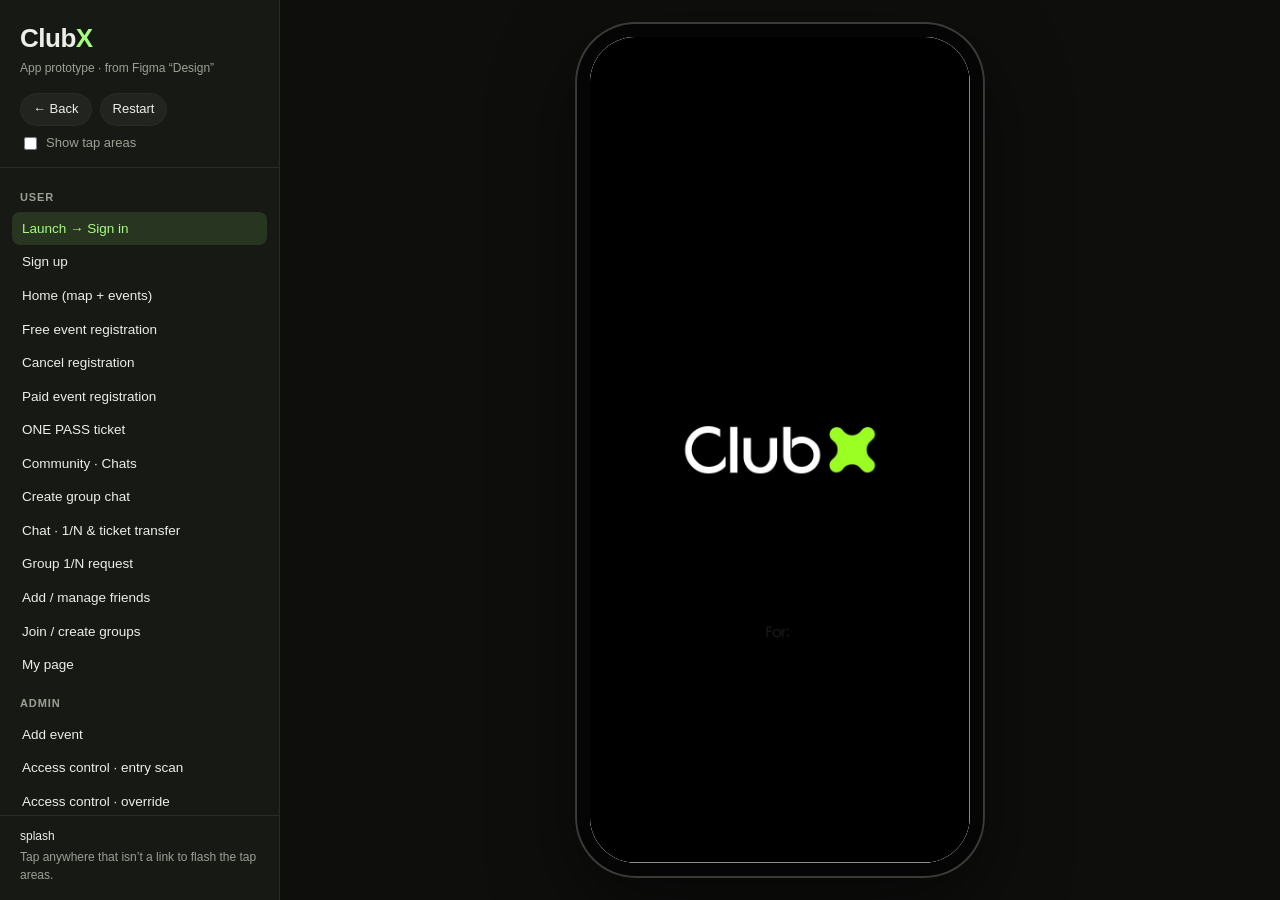
==== app/index.html @ e7b31ff2 "Add phone app prototype from Figma Design page Move the presentation to presentation/ and add a land" ====
<!doctype html>
<html lang="en">
<head>
<meta charset="utf-8">
<meta name="viewport" content="width=device-width, initial-scale=1, viewport-fit=cover">
<meta name="theme-color" content="#0e0f0d">
<title>Club X — App Prototype</title>
<link rel="stylesheet" href="app.css">
</head>
<body>
<aside id="panel" aria-label="Flows">
  <header>
    <a class="brand" href="../">Club<span>X</span></a>
    <p class="sub">App prototype · from Figma “Design”</p>
  </header>
  <div class="controls">
    <button id="btn-back" type="button" title="Back (←)">← Back</button>
    <button id="btn-restart" type="button" title="Restart (R)">Restart</button>
    <label class="toggle"><input id="chk-hints" type="checkbox"> Show tap areas</label>
  </div>
  <nav id="flows"></nav>
  <footer>
    <div id="where"></div>
    <p class="tip">Tap anywhere that isn’t a link to flash the tap areas.</p>
  </footer>
</aside>

<main id="stage">
  <button id="menu" type="button" aria-label="Open flow menu">☰</button>
  <div id="device">
    <div id="viewport"></div>
  </div>
</main>

<script src="flow.js"></script>
<script src="app.js"></script>
</body>
</html>
---- app/app.css ----
:root {
  --bg: #0e0f0d;
  --panel: #171915;
  --line: #2a2d27;
  --text: #ecefe8;
  --muted: #9aa094;
  --accent: #a5fe7d;
  --hint: rgba(37, 132, 255, .28);
  --hint-line: rgba(37, 132, 255, .9);
  --screen-w: 402px;
  --screen-h: 874px;
}

* { box-sizing: border-box; }
html, body { height: 100%; margin: 0; }
body {
  background: var(--bg);
  color: var(--text);
  font: 14px/1.45 -apple-system, BlinkMacSystemFont, "Segoe UI", Roboto, sans-serif;
  display: flex;
  overflow: hidden;
}
button { font: inherit; color: inherit; cursor: pointer; }

/* ---------- Side panel ---------- */
#panel {
  width: 280px; flex: none;
  background: var(--panel);
  border-right: 1px solid var(--line);
  display: flex; flex-direction: column;
  height: 100%;
}
#panel header { padding: 20px 20px 12px; }
.brand { font-size: 26px; font-weight: 700; letter-spacing: -.5px; color: var(--text); text-decoration: none; }
.brand span { color: var(--accent); }
.sub { margin: 2px 0 0; color: var(--muted); font-size: 12px; }

.controls { display: flex; flex-wrap: wrap; gap: 8px; padding: 4px 20px 14px; border-bottom: 1px solid var(--line); }
.controls button {
  background: #22251f; border: 1px solid var(--line); border-radius: 999px;
  padding: 6px 12px; font-size: 13px;
}
.controls button:hover { border-color: var(--accent); }
.toggle { display: flex; align-items: center; gap: 6px; font-size: 13px; color: var(--muted); width: 100%; cursor: pointer; }
.toggle input { accent-color: var(--accent); }

#flows { flex: 1; overflow-y: auto; padding: 8px 12px 16px; }
#flows h3 { margin: 14px 8px 6px; font-size: 11px; font-weight: 600; letter-spacing: .08em; text-transform: uppercase; color: var(--muted); }
#flows button {
  display: block; width: 100%; text-align: left;
  background: none; border: 0; border-radius: 8px;
  padding: 7px 10px; font-size: 13.5px; color: var(--text);
}
#flows button:hover { background: #22251f; }
#flows button.on { background: rgba(165, 254, 125, .12); color: var(--accent); }

#panel footer { border-top: 1px solid var(--line); padding: 12px 20px 16px; font-size: 12px; color: var(--muted); }
#where { color: var(--text); font-weight: 500; overflow: hidden; text-overflow: ellipsis; white-space: nowrap; }
.tip { margin: 4px 0 0; }

/* ---------- Device ---------- */
#stage { flex: 1; position: relative; display: grid; place-items: center; overflow: hidden; }
#menu { display: none; }

#device {
  --s: 1;
  width: calc((var(--screen-w) + 28px) * var(--s));
  height: calc((var(--screen-h) + 28px) * var(--s));
  padding: calc(14px * var(--s));
  background: #050505;
  border-radius: calc(62px * var(--s));
  box-shadow: 0 0 0 calc(2px * var(--s)) #3a3d37, 0 30px 80px rgba(0, 0, 0, .55);
}
#viewport {
  position: relative;
  width: var(--screen-w); height: var(--screen-h);
  transform: scale(var(--s)); transform-origin: 0 0;
  border-radius: 48px;
  overflow: hidden;
  background: #fff;
}

.screen {
  position: absolute; inset: 0;
  overflow-x: hidden; overflow-y: auto;
  scrollbar-width: none;
  overscroll-behavior: contain;
  background: #fff;
}
.screen::-webkit-scrollbar { display: none; }
.screen .content { position: relative; width: var(--screen-w); }
.screen img.shot { position: absolute; top: 0; display: block; user-select: none; -webkit-user-drag: none; pointer-events: none; }

.screen.enter { animation: enter .22s ease-out both; }
.screen.enter.back { animation-name: enter-back; }
@keyframes enter { from { opacity: 0; transform: translateX(14px); } to { opacity: 1; transform: none; } }
@keyframes enter-back { from { opacity: 0; transform: translateX(-14px); } to { opacity: 1; transform: none; } }
.screen.same { animation: fade .14s ease-out both; }
@keyframes fade { from { opacity: .4; } to { opacity: 1; } }

.hs {
  position: absolute; display: block; padding: 0; margin: 0;
  background: transparent; border: 0; border-radius: 6px;
  -webkit-tap-highlight-color: transparent;
}
.hints .hs:not(.fixed), .flash .hs:not(.fixed) { background: var(--hint); box-shadow: inset 0 0 0 1.5px var(--hint-line); }
.flash .hs:not(.fixed) { animation: flash .6s ease-out both; }
@keyframes flash { 0% { opacity: 1; } 100% { opacity: 0; } }
.hs:active { background: rgba(37, 132, 255, .18); }

.fixed { position: absolute; z-index: 2; background-repeat: no-repeat; border: 0; padding: 0; border-radius: 30px; }

/* ---------- Small screens: phone fills the screen, panel becomes a drawer ---------- */
@media (max-width: 760px) {
  body { display: block; }
  #panel {
    position: fixed; z-index: 10; left: 0; top: 0; bottom: 0; width: min(300px, 85vw);
    transform: translateX(-100%); transition: transform .25s ease;
    box-shadow: 10px 0 40px rgba(0, 0, 0, .5);
  }
  body.drawer #panel { transform: none; }
  #stage { height: 100%; width: 100%; }
  #menu {
    display: block; position: fixed; z-index: 9; right: 12px; bottom: calc(12px + env(safe-area-inset-bottom));
    width: 44px; height: 44px; border-radius: 50%;
    background: rgba(14, 15, 13, .85); color: var(--accent); border: 1px solid var(--line);
    font-size: 18px; backdrop-filter: blur(6px);
  }
  #device { padding: 0; border-radius: 0; box-shadow: none; background: none;
    width: calc(var(--screen-w) * var(--s)); height: calc(var(--screen-h) * var(--s)); }
  #viewport { border-radius: 0; }
}
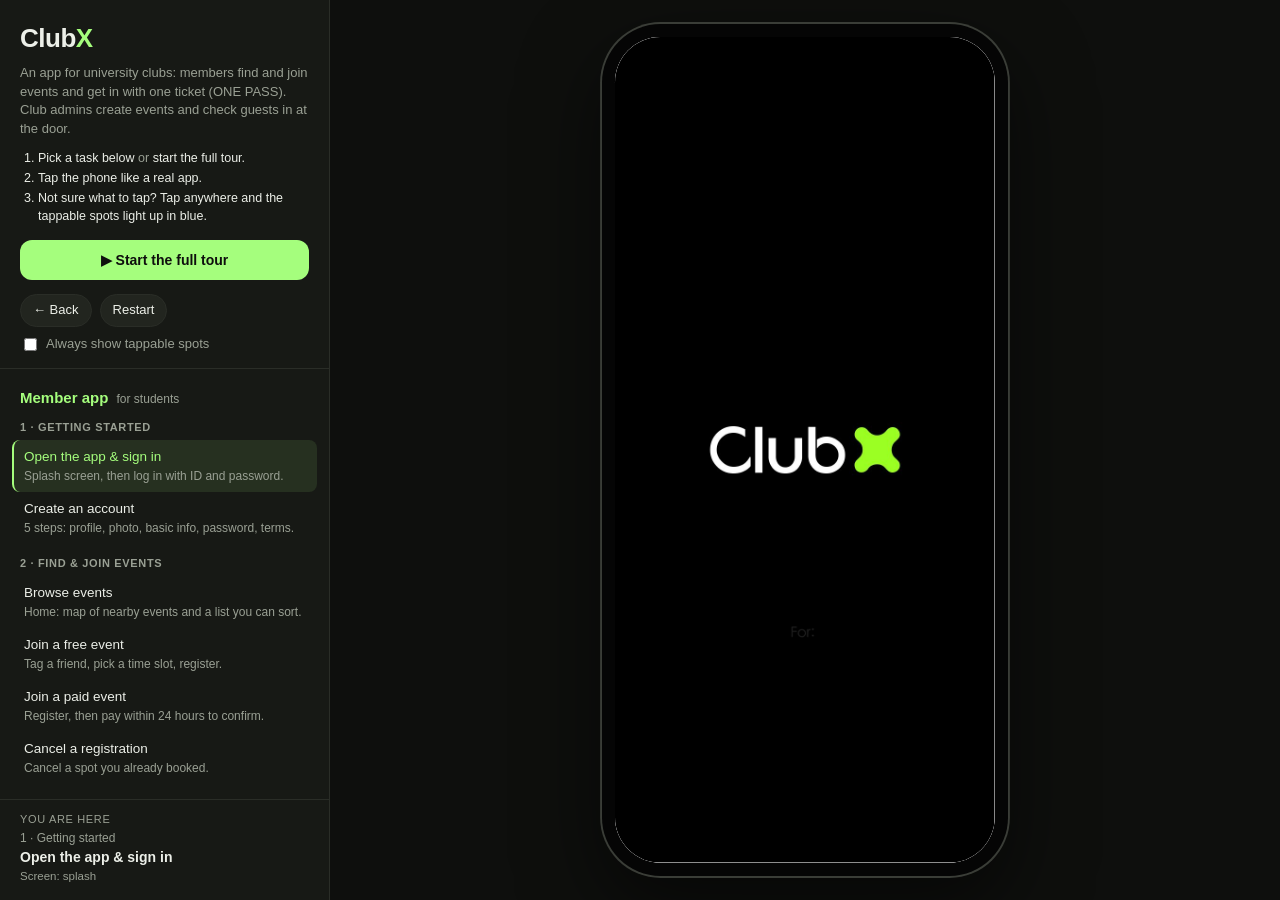
==== commit 35b36368: "Organize prototype menu into numbered sections with descriptions and a guided start Co-Authored-By: " ====
--- a/app/index.html
+++ b/app/index.html
@@ -10,18 +10,24 @@
 <body>
 <aside id="panel" aria-label="Flows">
   <header>
-    <a class="brand" href="../">Club<span>X</span></a>
-    <p class="sub">App prototype · from Figma “Design”</p>
+    <a class="brand" href="../index.html">Club<span>X</span></a>
+    <p class="intro">An app for university clubs: members find and join events and get in with one ticket (ONE PASS). Club admins create events and check guests in at the door.</p>
+    <ol class="how">
+      <li>Pick a task below <em>or</em> start the full tour.</li>
+      <li>Tap the phone like a real app.</li>
+      <li>Not sure what to tap? Tap anywhere and the tappable spots light up in blue.</li>
+    </ol>
+    <button id="btn-tour" class="primary" type="button">▶ Start the full tour</button>
   </header>
   <div class="controls">
     <button id="btn-back" type="button" title="Back (←)">← Back</button>
     <button id="btn-restart" type="button" title="Restart (R)">Restart</button>
-    <label class="toggle"><input id="chk-hints" type="checkbox"> Show tap areas</label>
+    <label class="toggle"><input id="chk-hints" type="checkbox"> Always show tappable spots</label>
   </div>
   <nav id="flows"></nav>
   <footer>
+    <p class="here">You are here</p>
     <div id="where"></div>
-    <p class="tip">Tap anywhere that isn’t a link to flash the tap areas.</p>
   </footer>
 </aside>
 
--- a/app/app.css
+++ b/app/app.css
@@ -24,18 +24,27 @@
 
 /* ---------- Side panel ---------- */
 #panel {
-  width: 280px; flex: none;
+  width: 330px; flex: none;
   background: var(--panel);
   border-right: 1px solid var(--line);
   display: flex; flex-direction: column;
   height: 100%;
+  overflow-y: auto;
 }
-#panel header { padding: 20px 20px 12px; }
+#panel header { padding: 20px 20px 14px; }
 .brand { font-size: 26px; font-weight: 700; letter-spacing: -.5px; color: var(--text); text-decoration: none; }
 .brand span { color: var(--accent); }
-.sub { margin: 2px 0 0; color: var(--muted); font-size: 12px; }
+.intro { margin: 6px 0 10px; color: var(--muted); font-size: 13px; }
+.how { margin: 0 0 14px; padding-left: 18px; font-size: 12.5px; color: var(--text); }
+.how li { margin: 2px 0; }
+.how em { font-style: normal; color: var(--muted); }
+.primary {
+  width: 100%; padding: 10px 14px; border: 0; border-radius: 12px;
+  background: var(--accent); color: #0e0f0d; font-weight: 700; font-size: 14px;
+}
+.primary:hover { filter: brightness(1.06); }
 
-.controls { display: flex; flex-wrap: wrap; gap: 8px; padding: 4px 20px 14px; border-bottom: 1px solid var(--line); }
+.controls { display: flex; flex-wrap: wrap; gap: 8px; padding: 0 20px 14px; border-bottom: 1px solid var(--line); }
 .controls button {
   background: #22251f; border: 1px solid var(--line); border-radius: 999px;
   padding: 6px 12px; font-size: 13px;
@@ -44,19 +53,31 @@
 .toggle { display: flex; align-items: center; gap: 6px; font-size: 13px; color: var(--muted); width: 100%; cursor: pointer; }
 .toggle input { accent-color: var(--accent); }
 
-#flows { flex: 1; overflow-y: auto; padding: 8px 12px 16px; }
-#flows h3 { margin: 14px 8px 6px; font-size: 11px; font-weight: 600; letter-spacing: .08em; text-transform: uppercase; color: var(--muted); }
-#flows button {
+#flows { flex: 1 0 auto; padding: 6px 12px 20px; }
+#flows h2.role {
+  margin: 18px 8px 4px; padding-top: 12px; border-top: 1px solid var(--line);
+  font-size: 15px; font-weight: 700; color: var(--accent);
+}
+#flows h2.role:first-child { border-top: 0; padding-top: 4px; margin-top: 8px; }
+#flows h2.role small { font-weight: 400; font-size: 12px; color: var(--muted); margin-left: 4px; }
+#flows h3 { margin: 12px 8px 4px; font-size: 11px; font-weight: 600; letter-spacing: .06em; text-transform: uppercase; color: var(--muted); }
+#flows button.flow {
   display: block; width: 100%; text-align: left;
-  background: none; border: 0; border-radius: 8px;
-  padding: 7px 10px; font-size: 13.5px; color: var(--text);
+  background: none; border: 0; border-left: 2px solid transparent; border-radius: 8px;
+  padding: 7px 10px; color: var(--text);
 }
-#flows button:hover { background: #22251f; }
-#flows button.on { background: rgba(165, 254, 125, .12); color: var(--accent); }
+#flows button.flow { scroll-margin: 12px 0 120px; }
+#flows button.flow .t { display: block; font-size: 13.5px; font-weight: 500; }
+#flows button.flow .d { display: block; font-size: 12px; color: var(--muted); margin-top: 1px; }
+#flows button.flow:hover { background: #22251f; }
+#flows button.flow.on { background: rgba(165, 254, 125, .1); border-left-color: var(--accent); }
+#flows button.flow.on .t { color: var(--accent); }
 
-#panel footer { border-top: 1px solid var(--line); padding: 12px 20px 16px; font-size: 12px; color: var(--muted); }
-#where { color: var(--text); font-weight: 500; overflow: hidden; text-overflow: ellipsis; white-space: nowrap; }
-.tip { margin: 4px 0 0; }
+#panel footer { position: sticky; bottom: 0; background: var(--panel); border-top: 1px solid var(--line); padding: 12px 20px 16px; font-size: 12px; color: var(--muted); }
+.here { margin: 0 0 2px; font-size: 11px; text-transform: uppercase; letter-spacing: .06em; }
+#where .sec { display: block; font-size: 12px; }
+#where strong { display: block; color: var(--text); font-size: 14px; }
+#where .scr { display: block; font-size: 11.5px; overflow: hidden; text-overflow: ellipsis; white-space: nowrap; }
 
 /* ---------- Device ---------- */
 #stage { flex: 1; position: relative; display: grid; place-items: center; overflow: hidden; }
@@ -114,7 +135,7 @@
 @media (max-width: 760px) {
   body { display: block; }
   #panel {
-    position: fixed; z-index: 10; left: 0; top: 0; bottom: 0; width: min(300px, 85vw);
+    position: fixed; z-index: 10; left: 0; top: 0; bottom: 0; width: min(340px, 88vw);
     transform: translateX(-100%); transition: transform .25s ease;
     box-shadow: 10px 0 40px rgba(0, 0, 0, .5);
   }
